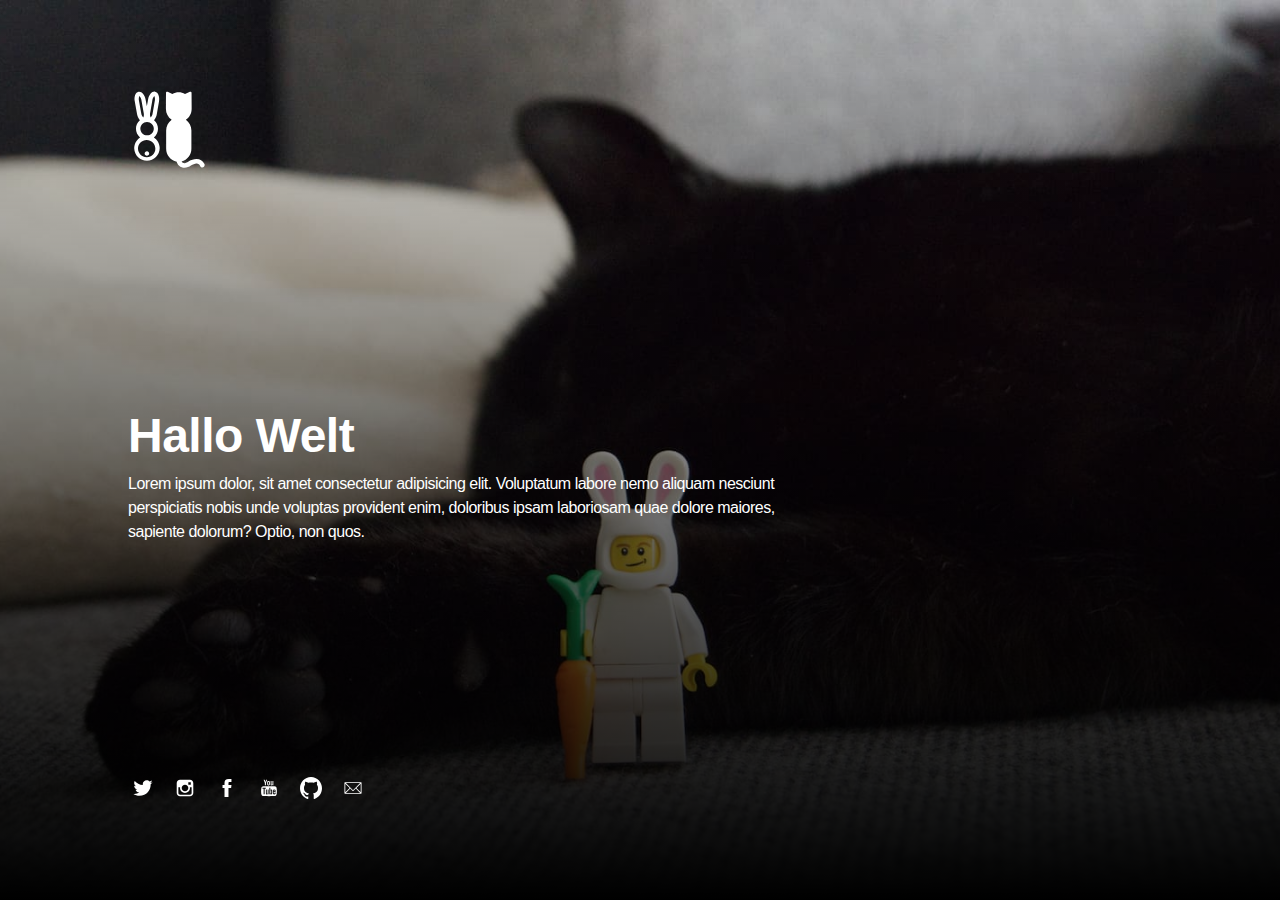
==== index.html @ 338da944 "erste website" ====
<!DOCTYPE html>
<html lang="de">
  <head>
    <meta charset="UTF-8" />
    <meta http-equiv="X-UA-Compatible" content="IE=edge" />

    <!-- SEO -->
    <title>Meine 1. Website</title>
    <meta name="description" content="" />
    <meta name="robots" content="index, follow" />

    <!-- Social & Open Graph -->
    <meta property="og:title" content="" />
    <meta property="og:description" content="" />
    <meta property="og:image" content="" />
    <meta property="og:url" content="" />
    <meta name="twitter:title" content="" />
    <meta name="twitter:description" content="" />
    <meta name="twitter:image" content="" />
    <meta name="twitter:card" content="summary_large_image" />
    <meta name="twitter:site" content="" />
    <meta name="twitter:creator" content="" />

    <!-- Favicon -->
    <link rel="icon" type="image/svg+xml" href="favicon.svg" />

    <!-- Styles -->
    <link
      rel="stylesheet"
      href="assets/css/style.css"
      type="text/css"
      media="screen"
    />
    <meta
      name="viewport"
      content="width=device-width,initial-scale=1"
    />
  </head>

  <body id="fullsingle" class="page-template-page-fullsingle-me">
    <div class="fs-me">
      <!-- Content Container -->
      <div class="me-content">
        <div class="logo">
          <img
            src="images/hur_logo_white.svg"
            alt="Logo"
            width="80"
            height="80"
          />
        </div>

        <!-- Sag was über Dich -->
        <div class="bio">
          <h1>Hallo Welt</h1>
          <p>
            Lorem ipsum dolor, sit amet consectetur adipisicing elit.
            Voluptatum labore nemo aliquam nesciunt perspiciatis nobis
            unde voluptas provident enim, doloribus ipsam laboriosam
            quae dolore maiores, sapiente dolorum? Optio, non quos.
          </p>
        </div>

        <div class="network">
          <ul>
            <!-- Twitter icon reference  -->
            <li>
              <a
                class="icon-twitter"
                href="https://www.twitter.com/ha5inho"
              >
                <svg class="svg-icon" viewBox="0 0 20 20">
                  <path
                    fill="none"
                    d="M18.258,3.266c-0.693,0.405-1.46,0.698-2.277,0.857c-0.653-0.686-1.586-1.115-2.618-1.115c-1.98,0-3.586,1.581-3.586,3.53c0,0.276,0.031,0.545,0.092,0.805C6.888,7.195,4.245,5.79,2.476,3.654C2.167,4.176,1.99,4.781,1.99,5.429c0,1.224,0.633,2.305,1.596,2.938C2.999,8.349,2.445,8.19,1.961,7.925C1.96,7.94,1.96,7.954,1.96,7.97c0,1.71,1.237,3.138,2.877,3.462c-0.301,0.08-0.617,0.123-0.945,0.123c-0.23,0-0.456-0.021-0.674-0.062c0.456,1.402,1.781,2.422,3.35,2.451c-1.228,0.947-2.773,1.512-4.454,1.512c-0.291,0-0.575-0.016-0.855-0.049c1.588,1,3.473,1.586,5.498,1.586c6.598,0,10.205-5.379,10.205-10.045c0-0.153-0.003-0.305-0.01-0.456c0.7-0.499,1.308-1.12,1.789-1.827c-0.644,0.28-1.334,0.469-2.06,0.555C17.422,4.782,17.99,4.091,18.258,3.266"
                  ></path>
                </svg>
              </a>
            </li>
            <!-- Instagram icon reference  -->
            <li>
              <a class="icon-instagram" href="#" target="_blank">
                <svg class="svg-icon" viewBox="0 0 20 20">
                  <path
                    fill="none"
                    d="M14.52,2.469H5.482c-1.664,0-3.013,1.349-3.013,3.013v9.038c0,1.662,1.349,3.012,3.013,3.012h9.038c1.662,0,3.012-1.35,3.012-3.012V5.482C17.531,3.818,16.182,2.469,14.52,2.469 M13.012,4.729h2.26v2.259h-2.26V4.729z M10,6.988c1.664,0,3.012,1.349,3.012,3.012c0,1.664-1.348,3.013-3.012,3.013c-1.664,0-3.012-1.349-3.012-3.013C6.988,8.336,8.336,6.988,10,6.988 M16.025,14.52c0,0.831-0.676,1.506-1.506,1.506H5.482c-0.831,0-1.507-0.675-1.507-1.506V9.247h1.583C5.516,9.494,5.482,9.743,5.482,10c0,2.497,2.023,4.52,4.518,4.52c2.494,0,4.52-2.022,4.52-4.52c0-0.257-0.035-0.506-0.076-0.753h1.582V14.52z"
                  ></path>
                </svg>
              </a>
            </li>
            <!-- Facebook icon reference  -->
            <li>
              <a class="icon-facebook" href="#">
                <svg class="svg-icon" viewBox="0 0 20 20">
                  <path
                    fill="none"
                    d="M11.344,5.71c0-0.73,0.074-1.122,1.199-1.122h1.502V1.871h-2.404c-2.886,0-3.903,1.36-3.903,3.646v1.765h-1.8V10h1.8v8.128h3.601V10h2.403l0.32-2.718h-2.724L11.344,5.71z"
                  ></path>
                </svg>
              </a>
            </li>

            <!-- YouTube icon reference  -->
            <li>
              <a class="icon-youtube" href="#">
                <svg class="svg-icon" viewBox="0 0 20 20">
                  <path
                    fill="none"
                    d="M9.426,7.625h0.271c0.596,0,1.079-0.48,1.079-1.073V4.808c0-0.593-0.483-1.073-1.079-1.073H9.426c-0.597,0-1.079,0.48-1.079,1.073v1.745C8.347,7.145,8.83,7.625,9.426,7.625 M9.156,4.741c0-0.222,0.182-0.402,0.404-0.402c0.225,0,0.405,0.18,0.405,0.402V6.62c0,0.222-0.181,0.402-0.405,0.402c-0.223,0-0.404-0.181-0.404-0.402V4.741z M12.126,7.625c0.539,0,1.013-0.47,1.013-0.47v0.403h0.81V3.735h-0.81v2.952c0,0-0.271,0.335-0.54,0.335c-0.271,0-0.271-0.202-0.271-0.202V3.735h-0.81v3.354C11.519,7.089,11.586,7.625,12.126,7.625 M6.254,7.559H7.2v-2.08l1.079-2.952H7.401L6.727,4.473L6.052,2.527H5.107l1.146,2.952V7.559z M11.586,12.003c-0.175,0-0.312,0.104-0.405,0.204v2.706c0.086,0.091,0.213,0.18,0.405,0.18c0.405,0,0.405-0.451,0.405-0.451v-2.188C11.991,12.453,11.924,12.003,11.586,12.003 M14.961,8.463c0,0-2.477-0.129-4.961-0.129c-2.475,0-4.96,0.129-4.96,0.129c-1.119,0-2.025,0.864-2.025,1.93c0,0-0.203,1.252-0.203,2.511c0,1.252,0.203,2.51,0.203,2.51c0,1.066,0.906,1.931,2.025,1.931c0,0,2.438,0.129,4.96,0.129c2.437,0,4.961-0.129,4.961-0.129c1.117,0,2.024-0.864,2.024-1.931c0,0,0.202-1.268,0.202-2.51c0-1.268-0.202-2.511-0.202-2.511C16.985,9.328,16.078,8.463,14.961,8.463 M7.065,10.651H6.052v5.085H5.107v-5.085H4.095V9.814h2.97V10.651z M9.628,15.736h-0.81v-0.386c0,0-0.472,0.45-1.012,0.45c-0.54,0-0.606-0.515-0.606-0.515v-3.991h0.809v3.733c0,0,0,0.193,0.271,0.193c0.27,0,0.54-0.322,0.54-0.322v-3.604h0.81V15.736z M12.801,14.771c0,0,0,1.03-0.742,1.03c-0.455,0-0.73-0.241-0.878-0.429v0.364h-0.876V9.814h0.876v1.92c0.135-0.142,0.464-0.439,0.878-0.439c0.54,0,0.742,0.45,0.742,1.03V14.771z M15.973,12.39v1.287h-1.688v0.965c0,0,0,0.451,0.405,0.451s0.405-0.451,0.405-0.451v-0.45h0.877v0.708c0,0-0.136,0.901-1.215,0.901c-1.08,0-1.282-0.901-1.282-0.901v-2.51c0,0,0-1.095,1.282-1.095S15.973,12.39,15.973,12.39 M14.69,12.003c-0.405,0-0.405,0.45-0.405,0.45v0.579h0.811v-0.579C15.096,12.453,15.096,12.003,14.69,12.003"
                  ></path>
                </svg>
              </a>
            </li>

            <!-- GitHub icon reference  -->
            <li>
              <a class="icon-github" href="#">
                <svg class="svg-icon" viewBox="0 0 20 20">
                  <g
                    transform="matrix(0.613892,0,0,0.629428,9.99906,20.0808)"
                  >
                    <path
                      d="M0,-31.904C-8.995,-31.904 -16.288,-24.611 -16.288,-15.614C-16.288,-8.417 -11.621,-2.312 -5.148,-0.157C-4.333,-0.008 -4.036,-0.511 -4.036,-0.943C-4.036,-1.329 -4.05,-2.354 -4.058,-3.713C-8.589,-2.729 -9.545,-5.897 -9.545,-5.897C-10.286,-7.779 -11.354,-8.28 -11.354,-8.28C-12.833,-9.29 -11.242,-9.27 -11.242,-9.27C-9.607,-9.155 -8.747,-7.591 -8.747,-7.591C-7.294,-5.102 -4.934,-5.821 -4.006,-6.238C-3.858,-7.29 -3.438,-8.008 -2.972,-8.415C-6.589,-8.826 -10.392,-10.224 -10.392,-16.466C-10.392,-18.244 -9.757,-19.698 -8.715,-20.837C-8.883,-21.249 -9.442,-22.905 -8.556,-25.148C-8.556,-25.148 -7.188,-25.586 -4.076,-23.478C-2.777,-23.84 -1.383,-24.02 0.002,-24.026C1.385,-24.02 2.779,-23.84 4.08,-23.478C7.19,-25.586 8.555,-25.148 8.555,-25.148C9.444,-22.905 8.885,-21.249 8.717,-20.837C9.761,-19.698 10.392,-18.244 10.392,-16.466C10.392,-10.208 6.583,-8.831 2.954,-8.428C3.539,-7.925 4.06,-6.931 4.06,-5.411C4.06,-3.234 4.04,-1.477 4.04,-0.943C4.04,-0.507 4.333,0 5.16,-0.159C11.628,-2.318 16.291,-8.419 16.291,-15.614C16.291,-24.611 8.997,-31.904 0,-31.904"
                      fill="none"
                    />
                  </g>
                </svg>
              </a>
            </li>

            <!-- email icon reference one -->
            <li>
              <a class="icon-email" href="#">
                <svg class="svg-icon" viewBox="0 0 20 20">
                  <path
                    d="M17.388,4.751H2.613c-0.213,0-0.389,0.175-0.389,0.389v9.72c0,0.216,0.175,0.389,0.389,0.389h14.775c0.214,0,0.389-0.173,0.389-0.389v-9.72C17.776,4.926,17.602,4.751,17.388,4.751 M16.448,5.53L10,11.984L3.552,5.53H16.448zM3.002,6.081l3.921,3.925l-3.921,3.925V6.081z M3.56,14.471l3.914-3.916l2.253,2.253c0.153,0.153,0.395,0.153,0.548,0l2.253-2.253l3.913,3.916H3.56z M16.999,13.931l-3.921-3.925l3.921-3.925V13.931z"
                  ></path>
                </svg>
              </a>
            </li>
          </ul>
        </div>
      </div>
    </div>
  </body>
</html>
---- assets/css/style.css ----
/* -- Variables -- */
:root {
  --primary-color: #fff;
  --secondary-color: #000;
  --gradient-top-color: rgba(209, 60, 60, 1);
  --gradient-bottom-color: rgba(253, 144, 45, 1);
  --font: -apple-system, BlinkMacSystemFont, 'Segoe UI', Roboto,
    Oxygen-Sans, Ubuntu, Cantarell, 'Helvetica Neue', sans-serif;
}

/* -- CSS Reset -- */
* {
  text-rendering: optimizeLegibility;
  margin: 0;
  -webkit-box-sizing: border-box;
  box-sizing: border-box;
}

html,
body,
div,
h1,
a,
img,
ul,
li,
p {
  margin: 0;
  padding: 0;
  border: 0;
  font-size: 100%;
  font: inherit;
  vertical-align: baseline;
  font-family: var(--font);
}

body {
  min-height: 100vh;
  scroll-behavior: smooth;
  text-rendering: optimizeSpeed;
  line-height: 1.5;
  border-style: none;
}

ul {
  list-style: none;
}

body,
a,
a:hover {
  color: #000000;
}

a,
a:hover {
  text-decoration: none;
  border: none;
  border-style: none;
  -webkit-box-shadow: none;
  box-shadow: none;
}

img {
  max-width: 100%;
  display: block;
}

/* -- Content -- */

@-webkit-keyframes fadein {
  from {
    opacity: 0;
  }
  to {
    opacity: 1;
  }
}

@keyframes fadein {
  from {
    opacity: 0;
  }
  to {
    opacity: 1;
  }
}

body.page-template-page-fullsingle-me {
  height: 100vh;
  font-weight: 400;
  font-size: 1rem;
  letter-spacing: -0.5px;
  color: var(--primary-color);
  background: linear-gradient(
    0deg,
    var(--gradient-top-color) 0%,
    var(--gradient-bottom-color) 100%
  );

  background-image: linear-gradient(
      180deg,
      rgba(0, 0, 0, 0) 0%,
      rgba(0, 0, 0, 1) 100%
    ),
    url('../../images/hur_o.jpg');

  background-position: center center;
  background-size: cover;
  margin: 0px;
}

body.page-template-page-fullsingle-me h1 {
  font-weight: 600;
  font-size: 3rem;
}

.fs-me {
  padding: 10vh 10vw;
  overflow: hidden;
  position: absolute;
  z-index: 1000;
}
@media (max-width: 500px) {
  .fs-me {
    padding: 5vh 5vw;
    text-align: center;
  }
}
.fs-me .me-content {
  height: 80vh;
  display: -webkit-box;
  display: -ms-flexbox;
  display: flex;
  -webkit-box-orient: vertical;
  -webkit-box-direction: normal;
  -ms-flex-direction: column;
  flex-direction: column;
}
@media (max-width: 500px) {
  .fs-me .me-content {
    height: 90vh;
  }
}

.logo {
  -webkit-box-flex: 1;
  -ms-flex: 1 1 auto;
  flex: 1 1 auto;
  display: -webkit-box;
  display: -ms-flexbox;
  display: flex;
  -webkit-box-orient: vertical;
  -webkit-box-direction: normal;
  -ms-flex-direction: column;
  flex-direction: column;
  -ms-flex-item-align: left;
  align-self: left;
  -webkit-animation: fadein 2s;
  animation: fadein 2s;
}

@media (max-width: 500px) {
  .logo {
    -ms-flex-item-align: center;
    -ms-grid-row-align: center;
    align-self: center;
  }
}

.logo img {
  max-width: 165px;
  height: auto;
}

.bio {
  -webkit-box-flex: 1;
  -ms-flex: 1 1 auto;
  flex: 1 1 auto;
  display: -webkit-box;
  display: -ms-flexbox;
  display: flex;
  -webkit-box-orient: vertical;
  -webkit-box-direction: normal;
  -ms-flex-direction: column;
  flex-direction: column;
  -webkit-box-pack: center;
  -ms-flex-pack: center;
  justify-content: center;
  -webkit-animation: fadein 4s;
  animation: fadein 4s;
  max-width: 66%;
}

@media (max-width: 800px) {
  .bio {
    max-width: none;
  }
}

.network {
  -webkit-box-flex: 1;
  -ms-flex: 1 1 auto;
  flex: 1 1 auto;
  display: -webkit-box;
  display: -ms-flexbox;
  display: flex;
  -webkit-box-orient: vertical;
  -webkit-box-direction: normal;
  -ms-flex-direction: column;
  flex-direction: column;
  -webkit-animation: fadein 6s;
  animation: fadein 6s;
  margin-top: auto;
}

.network ul {
  -webkit-animation: fadein 6s;
  animation: fadein 6s;
  margin-top: auto;
}

.network ul li {
  display: inline-block;
  margin-right: 8px;
}

.network ul li a {
  display: inline-block;
  width: 30px;
  height: 30px;
  cursor: pointer;
}

.network ul li a .svg-icon {
  padding: 4px;
  width: 22px;
  height: 22px;
  margin: 0;
  display: block;
  -webkit-box-sizing: content-box;
  box-sizing: content-box;
}

.network ul li a .svg-icon path {
  fill: var(--primary-color);
  -webkit-transition: 1s;
  transition: 1s;
}

.network ul li a:hover .svg-icon path {
  fill: var(--secondary-color);
  -webkit-transition: 0.1s;
  transition: 0.1s;
}
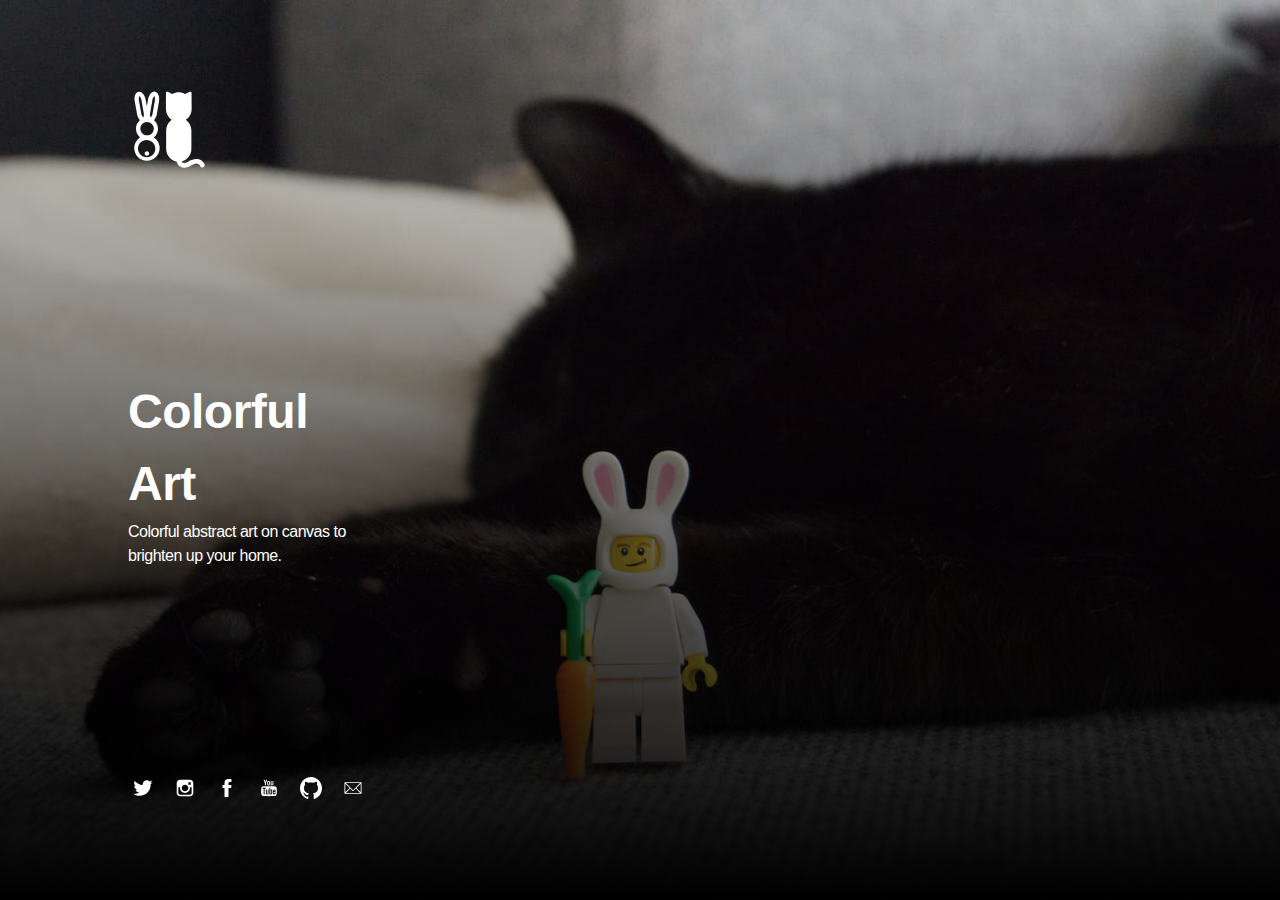
==== commit e0560d8e: "Title, H1 und Absatz geändert" ====
--- a/index.html
+++ b/index.html
@@ -5,7 +5,7 @@
     <meta http-equiv="X-UA-Compatible" content="IE=edge" />
 
     <!-- SEO -->
-    <title>Meine 1. Website</title>
+    <title>SimoneBraunArtStudio</title>
     <meta name="description" content="" />
     <meta name="robots" content="index, follow" />
 
@@ -52,12 +52,9 @@
 
         <!-- Sag was über Dich -->
         <div class="bio">
-          <h1>Hallo Welt</h1>
+          <h1>Colorful Art</h1>
           <p>
-            Lorem ipsum dolor, sit amet consectetur adipisicing elit.
-            Voluptatum labore nemo aliquam nesciunt perspiciatis nobis
-            unde voluptas provident enim, doloribus ipsam laboriosam
-            quae dolore maiores, sapiente dolorum? Optio, non quos.
+            Colorful abstract art on canvas to brighten up your home. 
           </p>
         </div>
 
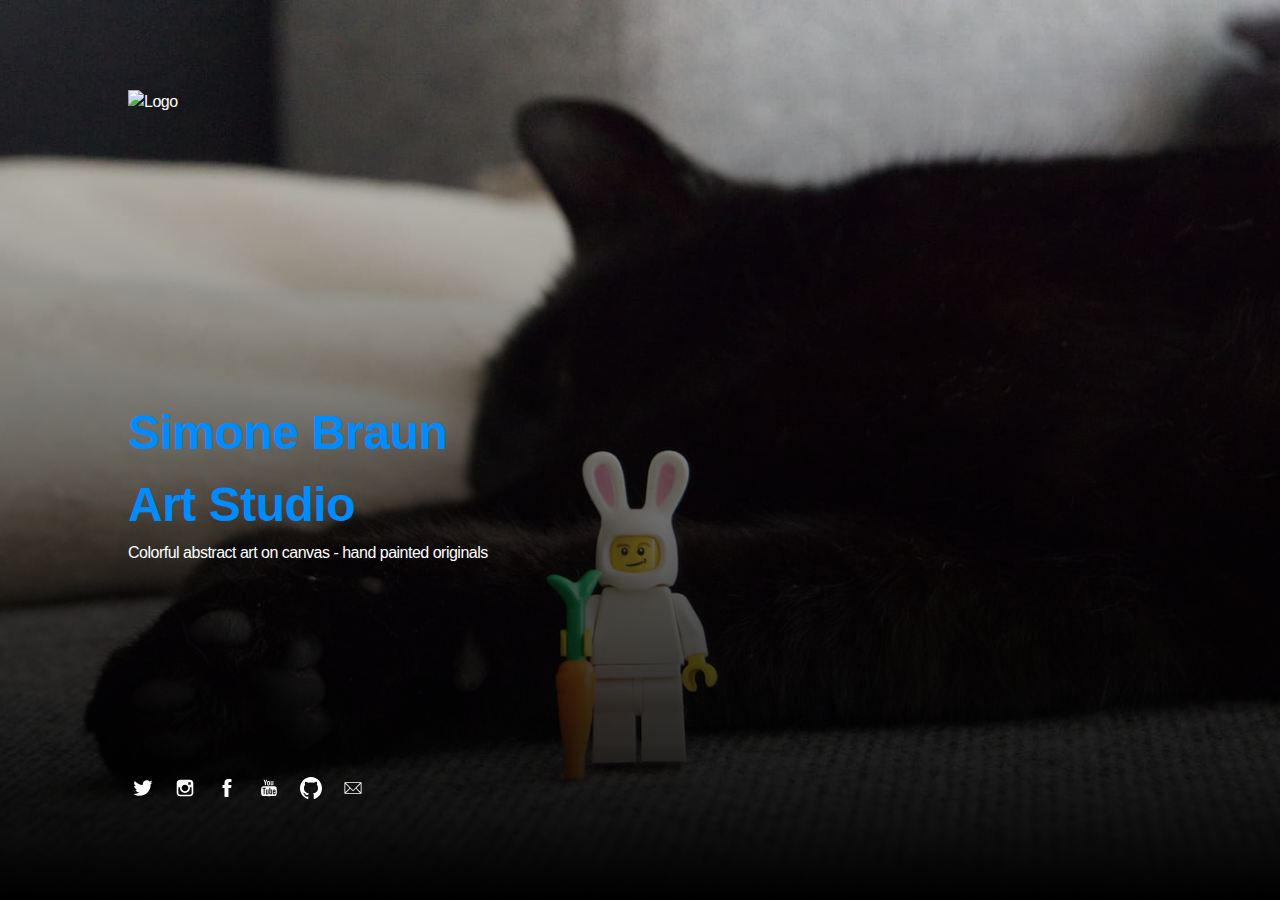
==== commit 4020ead3: "15." ====
--- a/index.html
+++ b/index.html
@@ -5,7 +5,7 @@
     <meta http-equiv="X-UA-Compatible" content="IE=edge" />
 
     <!-- SEO -->
-    <title>SimoneBraunArtStudio</title>
+    <title>Simone Braun Art Studio </title>
     <meta name="description" content="" />
     <meta name="robots" content="index, follow" />
 
@@ -31,10 +31,7 @@
       type="text/css"
       media="screen"
     />
-    <meta
-      name="viewport"
-      content="width=device-width,initial-scale=1"
-    />
+    <meta name="viewport" content="width=device-width,initial-scale=1" />
   </head>
 
   <body id="fullsingle" class="page-template-page-fullsingle-me">
@@ -43,29 +40,25 @@
       <div class="me-content">
         <div class="logo">
           <img
-            src="images/hur_logo_white.svg"
+            src="images/logo11.svg"
             alt="Logo"
-            width="80"
-            height="80"
+            width="100"
+            height="100"
           />
         </div>
 
         <!-- Sag was über Dich -->
         <div class="bio">
-          <h1>Colorful Art</h1>
-          <p>
-            Colorful abstract art on canvas to brighten up your home. 
-          </p>
+          <h1>Simone Braun Art Studio</h1>
+          <p>Colorful abstract art on canvas - 
+            hand painted originals</p>
         </div>
 
         <div class="network">
           <ul>
             <!-- Twitter icon reference  -->
             <li>
-              <a
-                class="icon-twitter"
-                href="https://www.twitter.com/ha5inho"
-              >
+              <a class="icon-twitter" href="https://www.twitter.com/cryptobones5" target="_blank">
                 <svg class="svg-icon" viewBox="0 0 20 20">
                   <path
                     fill="none"
@@ -76,7 +69,9 @@
             </li>
             <!-- Instagram icon reference  -->
             <li>
-              <a class="icon-instagram" href="#" target="_blank">
+              <a 
+               class="icon-instagram" 
+               href="https://www.instagram.com/simonebraun.art.studio" target="_blank">
                 <svg class="svg-icon" viewBox="0 0 20 20">
                   <path
                     fill="none"
@@ -87,7 +82,9 @@
             </li>
             <!-- Facebook icon reference  -->
             <li>
-              <a class="icon-facebook" href="#">
+              <a 
+              class="icon-facebook" 
+              href="https://www.facebook.com/SimoneBraunArtStudio" target="_blank">
                 <svg class="svg-icon" viewBox="0 0 20 20">
                   <path
                     fill="none"
@@ -97,9 +94,9 @@
               </a>
             </li>
 
-            <!-- YouTube icon reference  -->
+            <!-- Pinterest icon reference  -->
             <li>
-              <a class="icon-youtube" href="#">
+              <a class="icon-pinterest" href="https://www.pinterest.com/simonebraunartstudio" target="_blank">
                 <svg class="svg-icon" viewBox="0 0 20 20">
                   <path
                     fill="none"
@@ -111,11 +108,9 @@
 
             <!-- GitHub icon reference  -->
             <li>
-              <a class="icon-github" href="#">
+              <a class="icon-github" href="https://github.com/simonebraun-art-studio">
                 <svg class="svg-icon" viewBox="0 0 20 20">
-                  <g
-                    transform="matrix(0.613892,0,0,0.629428,9.99906,20.0808)"
-                  >
+                  <g transform="matrix(0.613892,0,0,0.629428,9.99906,20.0808)">
                     <path
                       d="M0,-31.904C-8.995,-31.904 -16.288,-24.611 -16.288,-15.614C-16.288,-8.417 -11.621,-2.312 -5.148,-0.157C-4.333,-0.008 -4.036,-0.511 -4.036,-0.943C-4.036,-1.329 -4.05,-2.354 -4.058,-3.713C-8.589,-2.729 -9.545,-5.897 -9.545,-5.897C-10.286,-7.779 -11.354,-8.28 -11.354,-8.28C-12.833,-9.29 -11.242,-9.27 -11.242,-9.27C-9.607,-9.155 -8.747,-7.591 -8.747,-7.591C-7.294,-5.102 -4.934,-5.821 -4.006,-6.238C-3.858,-7.29 -3.438,-8.008 -2.972,-8.415C-6.589,-8.826 -10.392,-10.224 -10.392,-16.466C-10.392,-18.244 -9.757,-19.698 -8.715,-20.837C-8.883,-21.249 -9.442,-22.905 -8.556,-25.148C-8.556,-25.148 -7.188,-25.586 -4.076,-23.478C-2.777,-23.84 -1.383,-24.02 0.002,-24.026C1.385,-24.02 2.779,-23.84 4.08,-23.478C7.19,-25.586 8.555,-25.148 8.555,-25.148C9.444,-22.905 8.885,-21.249 8.717,-20.837C9.761,-19.698 10.392,-18.244 10.392,-16.466C10.392,-10.208 6.583,-8.831 2.954,-8.428C3.539,-7.925 4.06,-6.931 4.06,-5.411C4.06,-3.234 4.04,-1.477 4.04,-0.943C4.04,-0.507 4.333,0 5.16,-0.159C11.628,-2.318 16.291,-8.419 16.291,-15.614C16.291,-24.611 8.997,-31.904 0,-31.904"
                       fill="none"
@@ -127,7 +122,8 @@
 
             <!-- email icon reference one -->
             <li>
-              <a class="icon-email" href="#">
+              <a class="icon-email" 
+              href="mailto:info@simonebraun-art-studio.com">
                 <svg class="svg-icon" viewBox="0 0 20 20">
                   <path
                     d="M17.388,4.751H2.613c-0.213,0-0.389,0.175-0.389,0.389v9.72c0,0.216,0.175,0.389,0.389,0.389h14.775c0.214,0,0.389-0.173,0.389-0.389v-9.72C17.776,4.926,17.602,4.751,17.388,4.751 M16.448,5.53L10,11.984L3.552,5.53H16.448zM3.002,6.081l3.921,3.925l-3.921,3.925V6.081z M3.56,14.471l3.914-3.916l2.253,2.253c0.153,0.153,0.395,0.153,0.548,0l2.253-2.253l3.913,3.916H3.56z M16.999,13.931l-3.921-3.925l3.921-3.925V13.931z"
--- a/assets/css/style.css
+++ b/assets/css/style.css
@@ -253,3 +253,7 @@
   -webkit-transition: 0.1s;
   transition: 0.1s;
 }
+
+h1{
+  color:rgb(0, 140, 255);
+  }